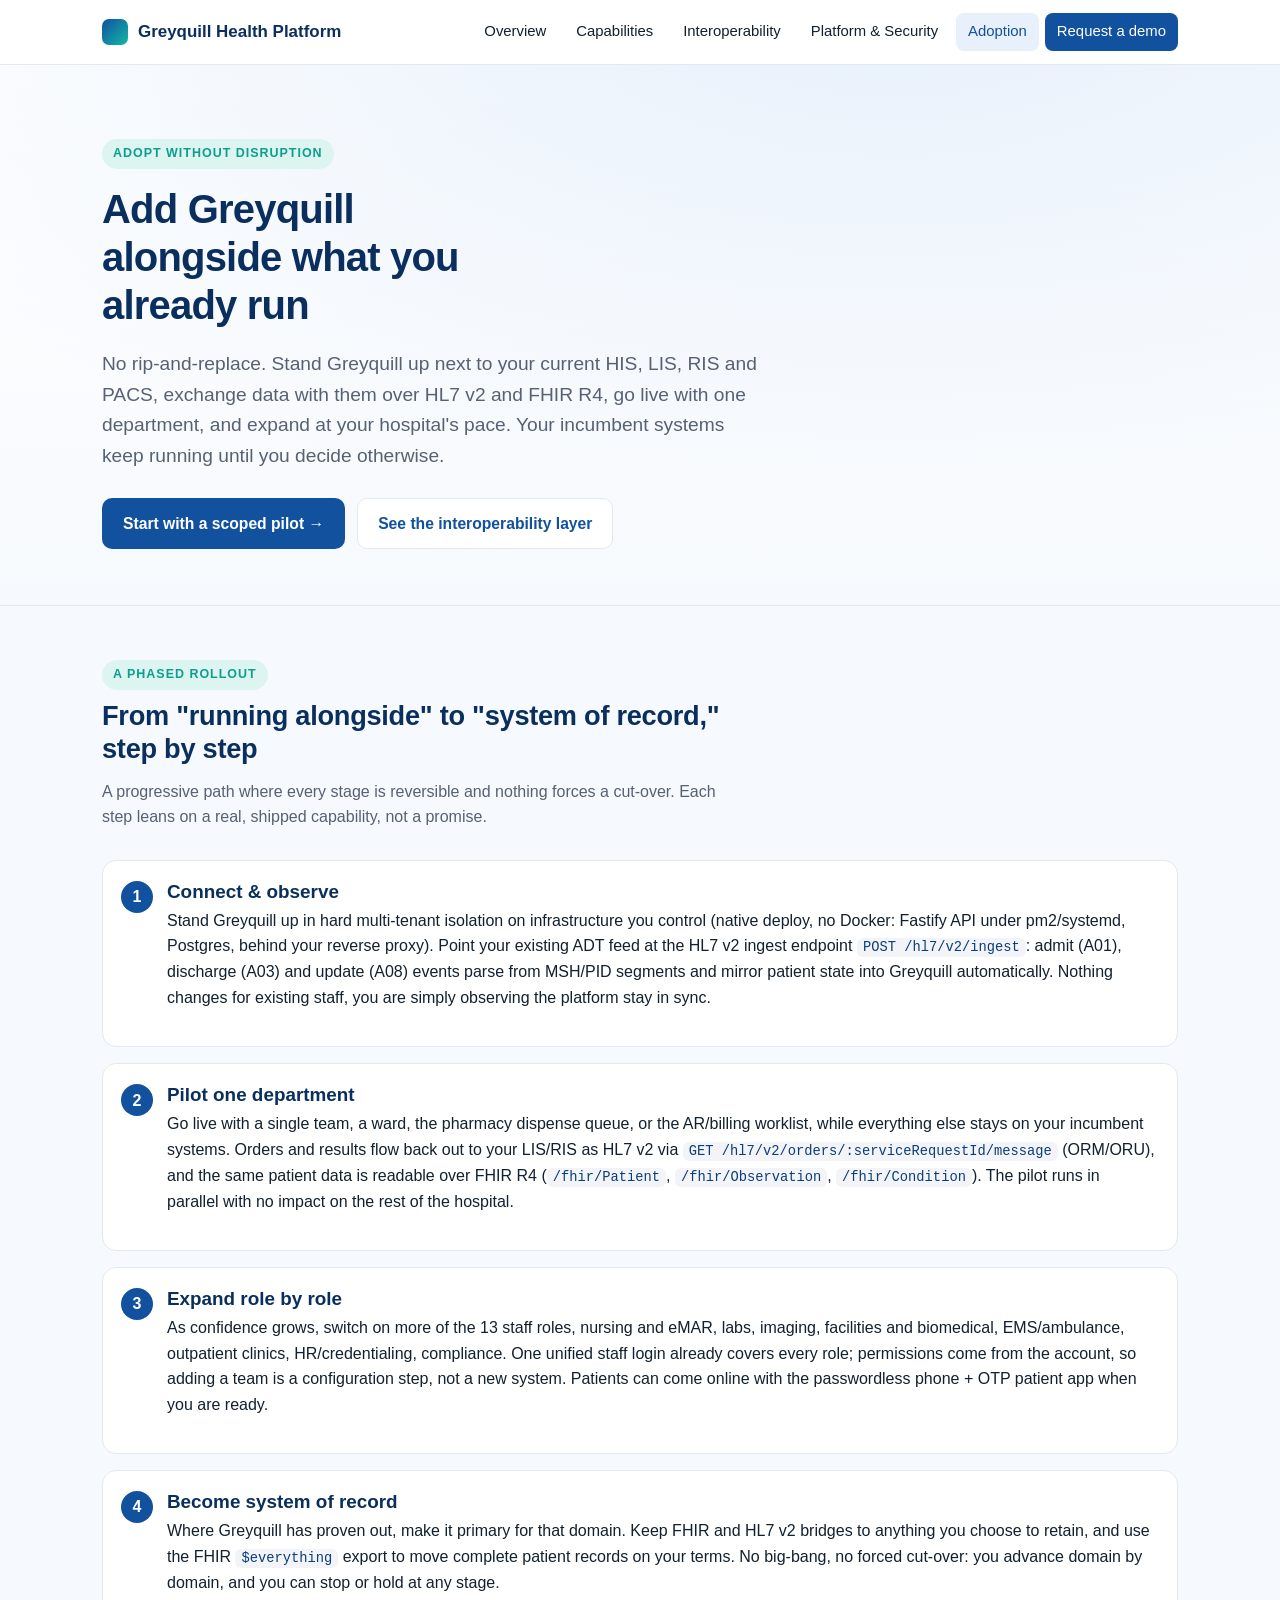
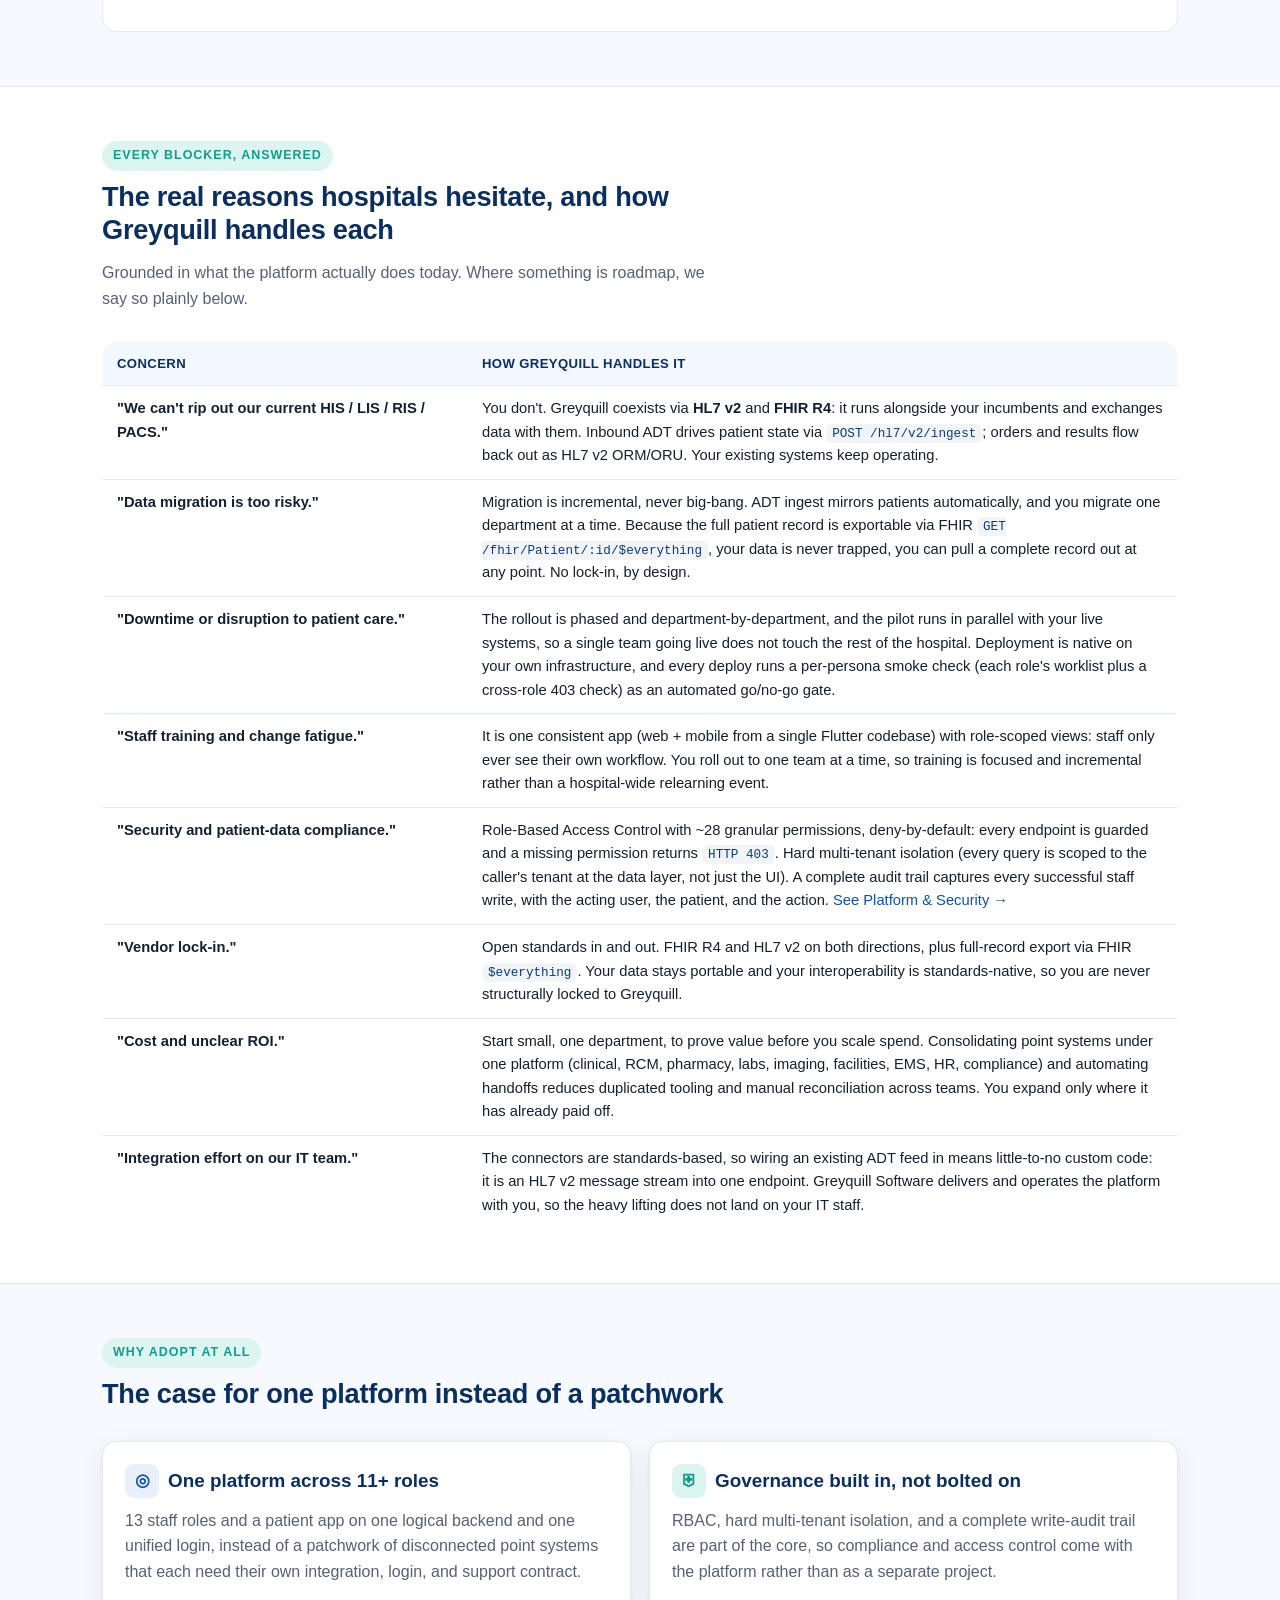
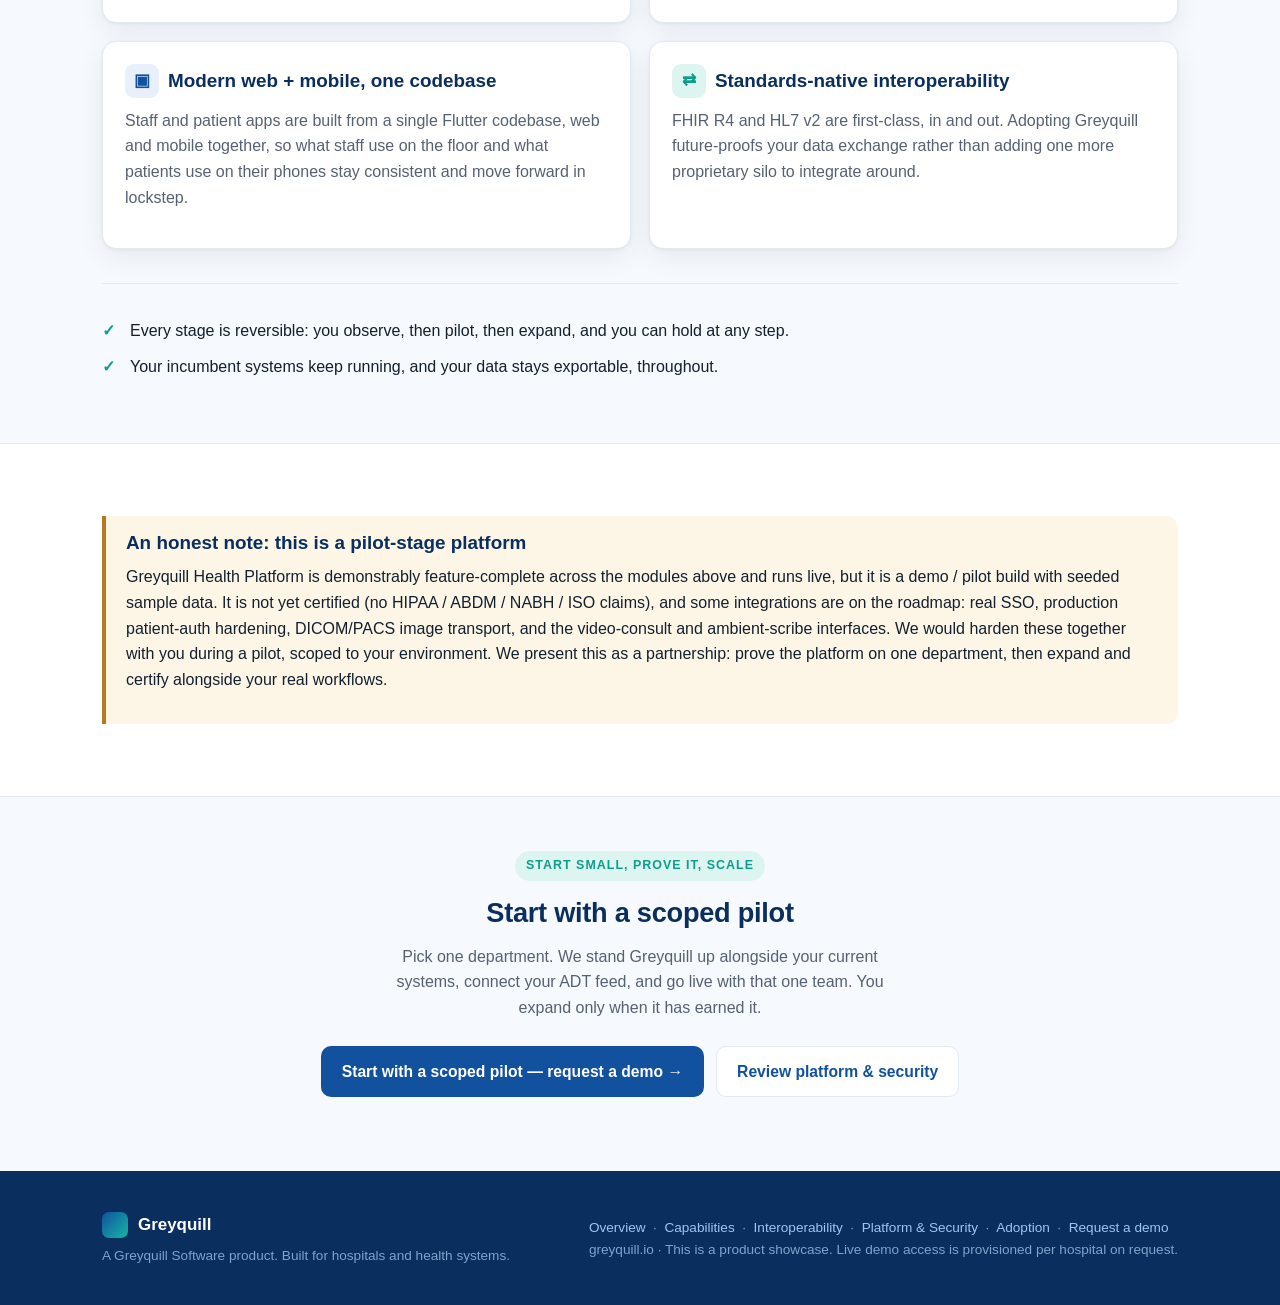
==== adoption.html @ 9c2b420b "Greyquill Health Platform product showcase: overview, capabilities manual, interoperability (FHIR R4" ====
<!doctype html>
<html lang="en">
<head>
<meta charset="utf-8">
<meta name="viewport" content="width=device-width, initial-scale=1">
<title>Adoption · Greyquill Health Platform</title>
<meta name="description" content="Greyquill Health Platform — a white-label, multi-tenant hospital operating system with FHIR R4 and HL7 v2 interoperability, role-based clinical, revenue, pharmacy, lab, imaging, facilities, EMS and compliance modules.">
<link rel="stylesheet" href="assets/style.css">
</head>
<body>
<header class="nav">
  <div class="wrap">
    <a class="brand" href="index.html"><span class="dot"></span> Greyquill Health Platform</a>
    <nav>
      <a href="index.html">Overview</a>
      <a href="features.html">Capabilities</a>
      <a href="interoperability.html">Interoperability</a>
      <a href="platform.html">Platform &amp; Security</a>
      <a class="active" href="adoption.html">Adoption</a>
      <a class="cta" href="demo.html">Request a demo</a>
    </nav>
  </div>
</header>

<main>

<section class="hero">
  <div class="wrap">
    <span class="eyebrow">Adopt without disruption</span>
    <h1>Add Greyquill alongside what you already run</h1>
    <p class="lead">No rip-and-replace. Stand Greyquill up next to your current HIS, LIS, RIS and PACS, exchange data with them over HL7 v2 and FHIR R4, go live with one department, and expand at your hospital's pace. Your incumbent systems keep running until you decide otherwise.</p>
    <div class="btn-row">
      <a class="btn btn-primary" href="demo.html">Start with a scoped pilot →</a>
      <a class="btn btn-ghost" href="interoperability.html">See the interoperability layer</a>
    </div>
  </div>
</section>

<section>
  <div class="wrap">
    <div class="section-head">
      <span class="eyebrow">A phased rollout</span>
      <h2>From "running alongside" to "system of record," step by step</h2>
      <p class="muted">A progressive path where every stage is reversible and nothing forces a cut-over. Each step leans on a real, shipped capability, not a promise.</p>
    </div>

    <div class="steps">
      <div class="step">
        <h3>Connect &amp; observe</h3>
        <p>Stand Greyquill up in hard multi-tenant isolation on infrastructure you control (native deploy, no Docker: Fastify API under pm2/systemd, Postgres, behind your reverse proxy). Point your existing ADT feed at the HL7 v2 ingest endpoint <code>POST /hl7/v2/ingest</code>: admit (A01), discharge (A03) and update (A08) events parse from MSH/PID segments and mirror patient state into Greyquill automatically. Nothing changes for existing staff, you are simply observing the platform stay in sync.</p>
      </div>
      <div class="step">
        <h3>Pilot one department</h3>
        <p>Go live with a single team, a ward, the pharmacy dispense queue, or the AR/billing worklist, while everything else stays on your incumbent systems. Orders and results flow back out to your LIS/RIS as HL7 v2 via <code>GET /hl7/v2/orders/:serviceRequestId/message</code> (ORM/ORU), and the same patient data is readable over FHIR R4 (<code>/fhir/Patient</code>, <code>/fhir/Observation</code>, <code>/fhir/Condition</code>). The pilot runs in parallel with no impact on the rest of the hospital.</p>
      </div>
      <div class="step">
        <h3>Expand role by role</h3>
        <p>As confidence grows, switch on more of the 13 staff roles, nursing and eMAR, labs, imaging, facilities and biomedical, EMS/ambulance, outpatient clinics, HR/credentialing, compliance. One unified staff login already covers every role; permissions come from the account, so adding a team is a configuration step, not a new system. Patients can come online with the passwordless phone + OTP patient app when you are ready.</p>
      </div>
      <div class="step">
        <h3>Become system of record</h3>
        <p>Where Greyquill has proven out, make it primary for that domain. Keep FHIR and HL7 v2 bridges to anything you choose to retain, and use the FHIR <code>$everything</code> export to move complete patient records on your terms. No big-bang, no forced cut-over: you advance domain by domain, and you can stop or hold at any stage.</p>
      </div>
    </div>
  </div>
</section>

<section class="alt">
  <div class="wrap">
    <div class="section-head">
      <span class="eyebrow">Every blocker, answered</span>
      <h2>The real reasons hospitals hesitate, and how Greyquill handles each</h2>
      <p class="muted">Grounded in what the platform actually does today. Where something is roadmap, we say so plainly below.</p>
    </div>

    <table>
      <thead>
        <tr><th style="width:34%">Concern</th><th>How Greyquill handles it</th></tr>
      </thead>
      <tbody>
        <tr>
          <td><strong>"We can't rip out our current HIS / LIS / RIS / PACS."</strong></td>
          <td>You don't. Greyquill coexists via <strong>HL7 v2</strong> and <strong>FHIR R4</strong>: it runs alongside your incumbents and exchanges data with them. Inbound ADT drives patient state via <code>POST /hl7/v2/ingest</code>; orders and results flow back out as HL7 v2 ORM/ORU. Your existing systems keep operating.</td>
        </tr>
        <tr>
          <td><strong>"Data migration is too risky."</strong></td>
          <td>Migration is incremental, never big-bang. ADT ingest mirrors patients automatically, and you migrate one department at a time. Because the full patient record is exportable via FHIR <code>GET /fhir/Patient/:id/$everything</code>, your data is never trapped, you can pull a complete record out at any point. No lock-in, by design.</td>
        </tr>
        <tr>
          <td><strong>"Downtime or disruption to patient care."</strong></td>
          <td>The rollout is phased and department-by-department, and the pilot runs in parallel with your live systems, so a single team going live does not touch the rest of the hospital. Deployment is native on your own infrastructure, and every deploy runs a per-persona smoke check (each role's worklist plus a cross-role 403 check) as an automated go/no-go gate.</td>
        </tr>
        <tr>
          <td><strong>"Staff training and change fatigue."</strong></td>
          <td>It is one consistent app (web + mobile from a single Flutter codebase) with role-scoped views: staff only ever see their own workflow. You roll out to one team at a time, so training is focused and incremental rather than a hospital-wide relearning event.</td>
        </tr>
        <tr>
          <td><strong>"Security and patient-data compliance."</strong></td>
          <td>Role-Based Access Control with ~28 granular permissions, deny-by-default: every endpoint is guarded and a missing permission returns <code>HTTP 403</code>. Hard multi-tenant isolation (every query is scoped to the caller's tenant at the data layer, not just the UI). A complete audit trail captures every successful staff write, with the acting user, the patient, and the action. <a href="platform.html">See Platform &amp; Security →</a></td>
        </tr>
        <tr>
          <td><strong>"Vendor lock-in."</strong></td>
          <td>Open standards in and out. FHIR R4 and HL7 v2 on both directions, plus full-record export via FHIR <code>$everything</code>. Your data stays portable and your interoperability is standards-native, so you are never structurally locked to Greyquill.</td>
        </tr>
        <tr>
          <td><strong>"Cost and unclear ROI."</strong></td>
          <td>Start small, one department, to prove value before you scale spend. Consolidating point systems under one platform (clinical, RCM, pharmacy, labs, imaging, facilities, EMS, HR, compliance) and automating handoffs reduces duplicated tooling and manual reconciliation across teams. You expand only where it has already paid off.</td>
        </tr>
        <tr>
          <td><strong>"Integration effort on our IT team."</strong></td>
          <td>The connectors are standards-based, so wiring an existing ADT feed in means little-to-no custom code: it is an HL7 v2 message stream into one endpoint. Greyquill Software delivers and operates the platform with you, so the heavy lifting does not land on your IT staff.</td>
        </tr>
      </tbody>
    </table>
  </div>
</section>

<section>
  <div class="wrap">
    <div class="section-head">
      <span class="eyebrow">Why adopt at all</span>
      <h2>The case for one platform instead of a patchwork</h2>
    </div>
    <div class="grid g2">
      <div class="card">
        <h3><span class="ico">◎</span> One platform across 11+ roles</h3>
        <p class="muted">13 staff roles and a patient app on one logical backend and one unified login, instead of a patchwork of disconnected point systems that each need their own integration, login, and support contract.</p>
      </div>
      <div class="card t">
        <h3><span class="ico">⛨</span> Governance built in, not bolted on</h3>
        <p class="muted">RBAC, hard multi-tenant isolation, and a complete write-audit trail are part of the core, so compliance and access control come with the platform rather than as a separate project.</p>
      </div>
      <div class="card">
        <h3><span class="ico">▣</span> Modern web + mobile, one codebase</h3>
        <p class="muted">Staff and patient apps are built from a single Flutter codebase, web and mobile together, so what staff use on the floor and what patients use on their phones stay consistent and move forward in lockstep.</p>
      </div>
      <div class="card t">
        <h3><span class="ico">⇄</span> Standards-native interoperability</h3>
        <p class="muted">FHIR R4 and HL7 v2 are first-class, in and out. Adopting Greyquill future-proofs your data exchange rather than adding one more proprietary silo to integrate around.</p>
      </div>
    </div>

    <hr class="soft">

    <ul class="check">
      <li>Every stage is reversible: you observe, then pilot, then expand, and you can hold at any step.</li>
      <li>Your incumbent systems keep running, and your data stays exportable, throughout.</li>
    </ul>
  </div>
</section>

<section class="alt">
  <div class="wrap">
    <div class="callout a">
      <h3 style="margin-top:0">An honest note: this is a pilot-stage platform</h3>
      <p>Greyquill Health Platform is demonstrably feature-complete across the modules above and runs live, but it is a demo / pilot build with seeded sample data. It is not yet certified (no HIPAA / ABDM / NABH / ISO claims), and some integrations are on the roadmap: real SSO, production patient-auth hardening, DICOM/PACS image transport, and the video-consult and ambient-scribe interfaces. We would harden these together with you during a pilot, scoped to your environment. We present this as a partnership: prove the platform on one department, then expand and certify alongside your real workflows.</p>
    </div>
  </div>
</section>

<section>
  <div class="wrap center">
    <span class="eyebrow">Start small, prove it, scale</span>
    <h2>Start with a scoped pilot</h2>
    <p class="muted" style="max-width:60ch;margin:0 auto 8px">Pick one department. We stand Greyquill up alongside your current systems, connect your ADT feed, and go live with that one team. You expand only when it has earned it.</p>
    <div class="btn-row" style="justify-content:center">
      <a class="btn btn-primary" href="demo.html">Start with a scoped pilot — request a demo →</a>
      <a class="btn btn-ghost" href="platform.html">Review platform &amp; security</a>
    </div>
  </div>
</section>

</main>

<footer>
  <div class="wrap">
    <div>
      <div class="brand" style="margin-bottom:6px"><span class="dot"></span> Greyquill</div>
      <div class="fnote">A Greyquill Software product. Built for hospitals and health systems.</div>
    </div>
    <div class="fnote">
      <a href="index.html">Overview</a> &nbsp;·&nbsp;
      <a href="features.html">Capabilities</a> &nbsp;·&nbsp;
      <a href="interoperability.html">Interoperability</a> &nbsp;·&nbsp;
      <a href="platform.html">Platform &amp; Security</a> &nbsp;·&nbsp;
      <a href="adoption.html">Adoption</a> &nbsp;·&nbsp;
      <a href="demo.html">Request a demo</a><br>
      greyquill.io · This is a product showcase. Live demo access is provisioned per hospital on request.
    </div>
  </div>
</footer>
</body>
</html>
---- assets/style.css ----
/* Greyquill Health Platform — Medical Blue design system (shared across all pages) */
:root{
  --blue-900:#0a2f5e; --blue-800:#0b3d7a; --blue-700:#11519e; --blue-600:#1763bd;
  --blue-100:#e7f0fb; --blue-50:#f3f8fe;
  --teal-600:#0f9d8e; --teal-500:#14b8a6; --teal-100:#dcf5f0;
  --ink:#13202f; --muted:#566173; --line:#e3e9f1; --bg:#f6f9fd; --white:#fff;
  --amber:#b7791f; --amber-bg:#fdf6e7; --green:#1d8a4e; --red:#c0392b;
  --radius:14px; --shadow:0 1px 3px rgba(13,40,80,.06),0 8px 28px rgba(13,40,80,.07);
  --maxw:1120px;
}
*{box-sizing:border-box}
html{scroll-behavior:smooth}
body{margin:0;font-family:-apple-system,BlinkMacSystemFont,"Segoe UI",Roboto,Helvetica,Arial,sans-serif;
  color:var(--ink);background:var(--bg);line-height:1.6;-webkit-font-smoothing:antialiased}
a{color:var(--blue-700);text-decoration:none}
a:hover{text-decoration:underline}
h1,h2,h3,h4{line-height:1.2;color:var(--blue-900);margin:0 0 .5em}
h1{font-size:2.5rem;letter-spacing:-.02em}
h2{font-size:1.7rem;letter-spacing:-.01em;margin-top:0}
h3{font-size:1.18rem}
p{margin:0 0 1rem}
.wrap{max-width:var(--maxw);margin:0 auto;padding:0 22px}
.muted{color:var(--muted)}
.center{text-align:center}

/* Top nav */
.nav{position:sticky;top:0;z-index:50;background:rgba(255,255,255,.92);backdrop-filter:blur(8px);
  border-bottom:1px solid var(--line)}
.nav .wrap{display:flex;align-items:center;gap:20px;height:64px}
.brand{display:flex;align-items:center;gap:10px;font-weight:700;color:var(--blue-900);font-size:1.06rem}
.brand .dot{width:26px;height:26px;border-radius:7px;background:linear-gradient(135deg,var(--blue-700),var(--teal-500));
  display:inline-block}
.nav nav{margin-left:auto;display:flex;gap:6px;flex-wrap:wrap}
.nav nav a{padding:7px 12px;border-radius:8px;color:var(--ink);font-size:.93rem;font-weight:500}
.nav nav a:hover{background:var(--blue-50);text-decoration:none}
.nav nav a.active{color:var(--blue-700);background:var(--blue-100)}
.nav .cta{background:var(--blue-700);color:#fff!important}
.nav .cta:hover{background:var(--blue-800)}

/* Hero + sections */
.hero{background:radial-gradient(1200px 500px at 70% -10%,var(--blue-100),transparent),
  linear-gradient(180deg,#fff, var(--bg));padding:74px 0 56px;border-bottom:1px solid var(--line)}
.eyebrow{display:inline-block;font-size:.78rem;font-weight:700;letter-spacing:.08em;text-transform:uppercase;
  color:var(--teal-600);background:var(--teal-100);padding:5px 11px;border-radius:99px;margin-bottom:16px}
.hero h1{max-width:18ch}
.hero p.lead{font-size:1.2rem;color:var(--muted);max-width:62ch}
section{padding:54px 0}
section.alt{background:#fff;border-top:1px solid var(--line);border-bottom:1px solid var(--line)}
.section-head{max-width:70ch;margin-bottom:30px}
.section-head .eyebrow{margin-bottom:10px}

/* Buttons */
.btn{display:inline-flex;align-items:center;gap:8px;padding:12px 20px;border-radius:10px;font-weight:600;
  font-size:.98rem;border:1px solid transparent;cursor:pointer}
.btn-primary{background:var(--blue-700);color:#fff}
.btn-primary:hover{background:var(--blue-800);text-decoration:none}
.btn-ghost{background:#fff;color:var(--blue-700);border-color:var(--line)}
.btn-ghost:hover{border-color:var(--blue-600);text-decoration:none}
.btn-row{display:flex;gap:12px;flex-wrap:wrap;margin-top:26px}

/* Cards + grids */
.grid{display:grid;gap:18px}
.g2{grid-template-columns:repeat(2,1fr)}
.g3{grid-template-columns:repeat(3,1fr)}
.g4{grid-template-columns:repeat(4,1fr)}
@media(max-width:900px){.g2,.g3,.g4{grid-template-columns:1fr}}
.card{background:#fff;border:1px solid var(--line);border-radius:var(--radius);padding:22px;box-shadow:var(--shadow)}
.card h3{margin-top:0;display:flex;align-items:center;gap:9px}
.card .ico{width:34px;height:34px;border-radius:9px;background:var(--blue-100);color:var(--blue-700);
  display:grid;place-items:center;font-size:1.05rem;flex:none}
.card.t .ico{background:var(--teal-100);color:var(--teal-600)}

/* Stats */
.stats{display:grid;grid-template-columns:repeat(4,1fr);gap:18px;margin-top:8px}
@media(max-width:760px){.stats{grid-template-columns:repeat(2,1fr)}}
.stat{background:#fff;border:1px solid var(--line);border-radius:var(--radius);padding:20px;text-align:center}
.stat .n{font-size:2.1rem;font-weight:800;color:var(--blue-800);letter-spacing:-.02em}
.stat .l{font-size:.86rem;color:var(--muted)}

/* Lists */
ul.check{list-style:none;padding:0;margin:0}
ul.check li{position:relative;padding-left:28px;margin-bottom:10px}
ul.check li::before{content:"✓";position:absolute;left:0;top:0;color:var(--teal-600);font-weight:800}
ul.plain{padding-left:18px}
ul.plain li{margin-bottom:7px}

/* Badges + pills */
.badge{display:inline-block;font-size:.74rem;font-weight:700;padding:3px 9px;border-radius:99px;
  background:var(--blue-100);color:var(--blue-700);margin:2px 4px 2px 0}
.badge.t{background:var(--teal-100);color:var(--teal-600)}
.badge.a{background:var(--amber-bg);color:var(--amber)}

/* Callouts */
.callout{border-left:4px solid var(--blue-600);background:var(--blue-50);padding:16px 20px;border-radius:0 12px 12px 0;margin:18px 0}
.callout.t{border-color:var(--teal-500);background:var(--teal-100)}
.callout.a{border-color:var(--amber);background:var(--amber-bg)}

/* Tables */
table{width:100%;border-collapse:collapse;background:#fff;border:1px solid var(--line);border-radius:var(--radius);
  overflow:hidden;font-size:.92rem}
th,td{text-align:left;padding:11px 14px;border-bottom:1px solid var(--line);vertical-align:top}
th{background:var(--blue-50);color:var(--blue-900);font-weight:700;font-size:.82rem;text-transform:uppercase;letter-spacing:.03em}
tr:last-child td{border-bottom:none}
code,.mono{font-family:"SF Mono",ui-monospace,Menlo,Consolas,monospace;font-size:.86em;
  background:#0a2f5e0d;color:var(--blue-800);padding:2px 6px;border-radius:6px}
pre{background:var(--blue-900);color:#dbe8fb;padding:16px 18px;border-radius:12px;overflow:auto;font-size:.85rem;line-height:1.5}
pre code{background:none;color:inherit;padding:0}

/* Steps / timeline */
.steps{counter-reset:s;display:grid;gap:16px}
.step{background:#fff;border:1px solid var(--line);border-radius:var(--radius);padding:20px 22px 20px 64px;position:relative}
.step::before{counter-increment:s;content:counter(s);position:absolute;left:18px;top:20px;width:32px;height:32px;
  border-radius:50%;background:var(--blue-700);color:#fff;display:grid;place-items:center;font-weight:700}
.step h3{margin:0 0 4px}

/* Footer */
footer{background:var(--blue-900);color:#cdddf2;padding:40px 0;margin-top:20px}
footer a{color:#9ec5f5}
footer .wrap{display:flex;flex-wrap:wrap;gap:30px;justify-content:space-between;align-items:center}
footer .brand{color:#fff}
.fnote{font-size:.85rem;color:#7fa3cf}

.tag{font-size:.8rem;color:var(--muted);font-weight:600;text-transform:uppercase;letter-spacing:.05em}
hr.soft{border:none;border-top:1px solid var(--line);margin:34px 0}
.lead-num{font-size:.8rem;font-weight:700;color:var(--teal-600)}
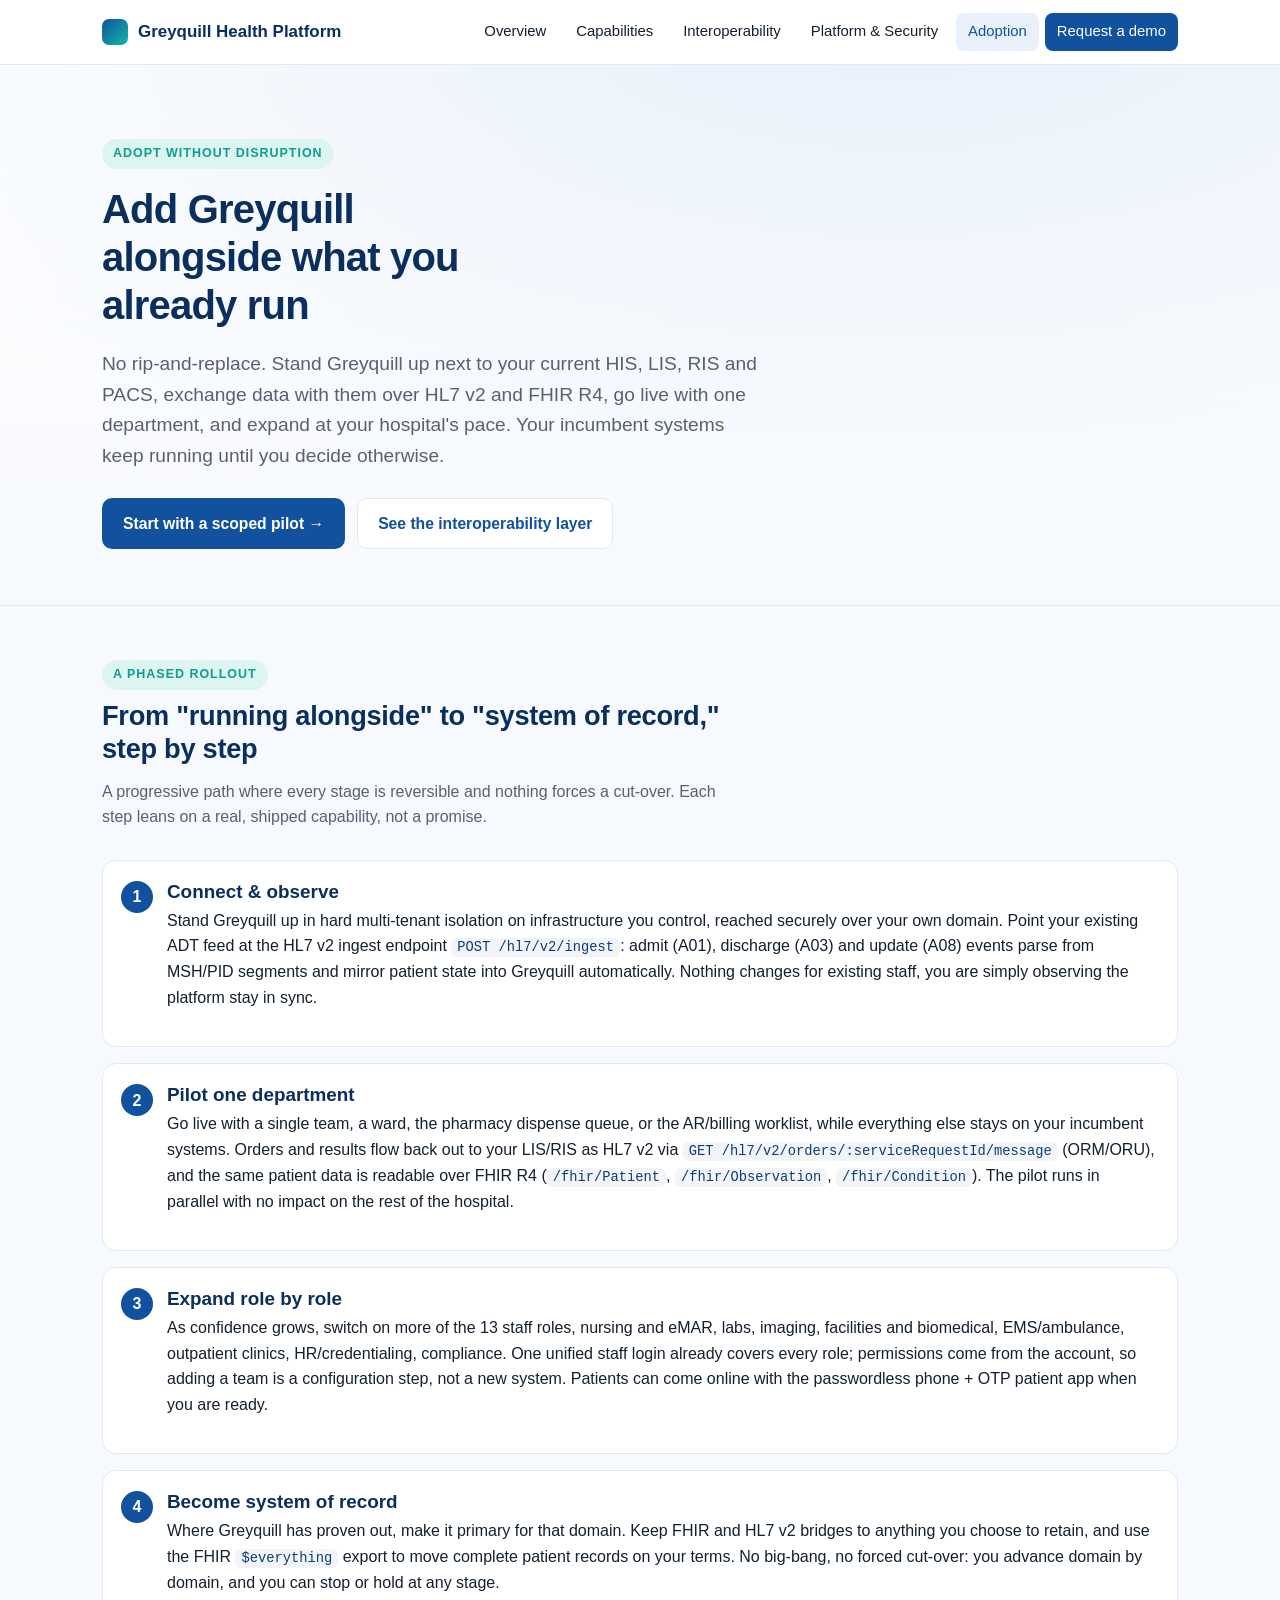
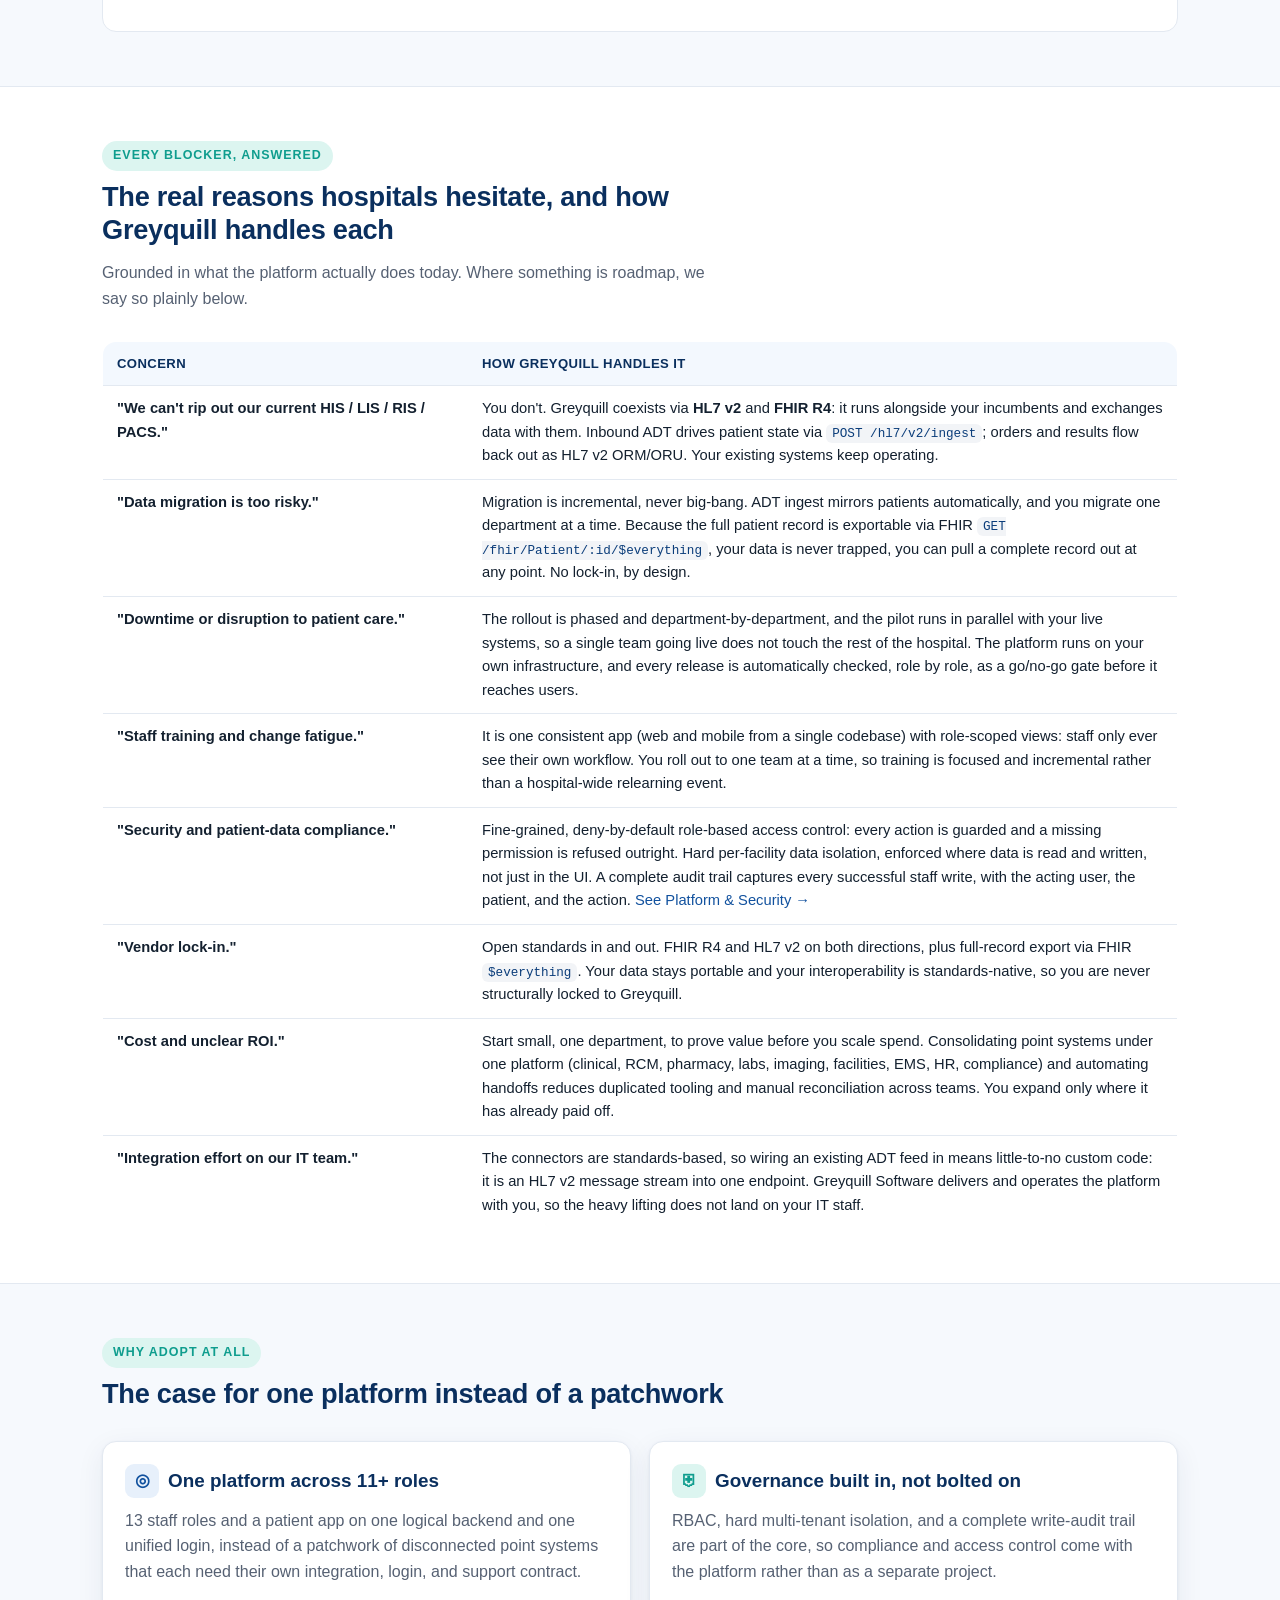
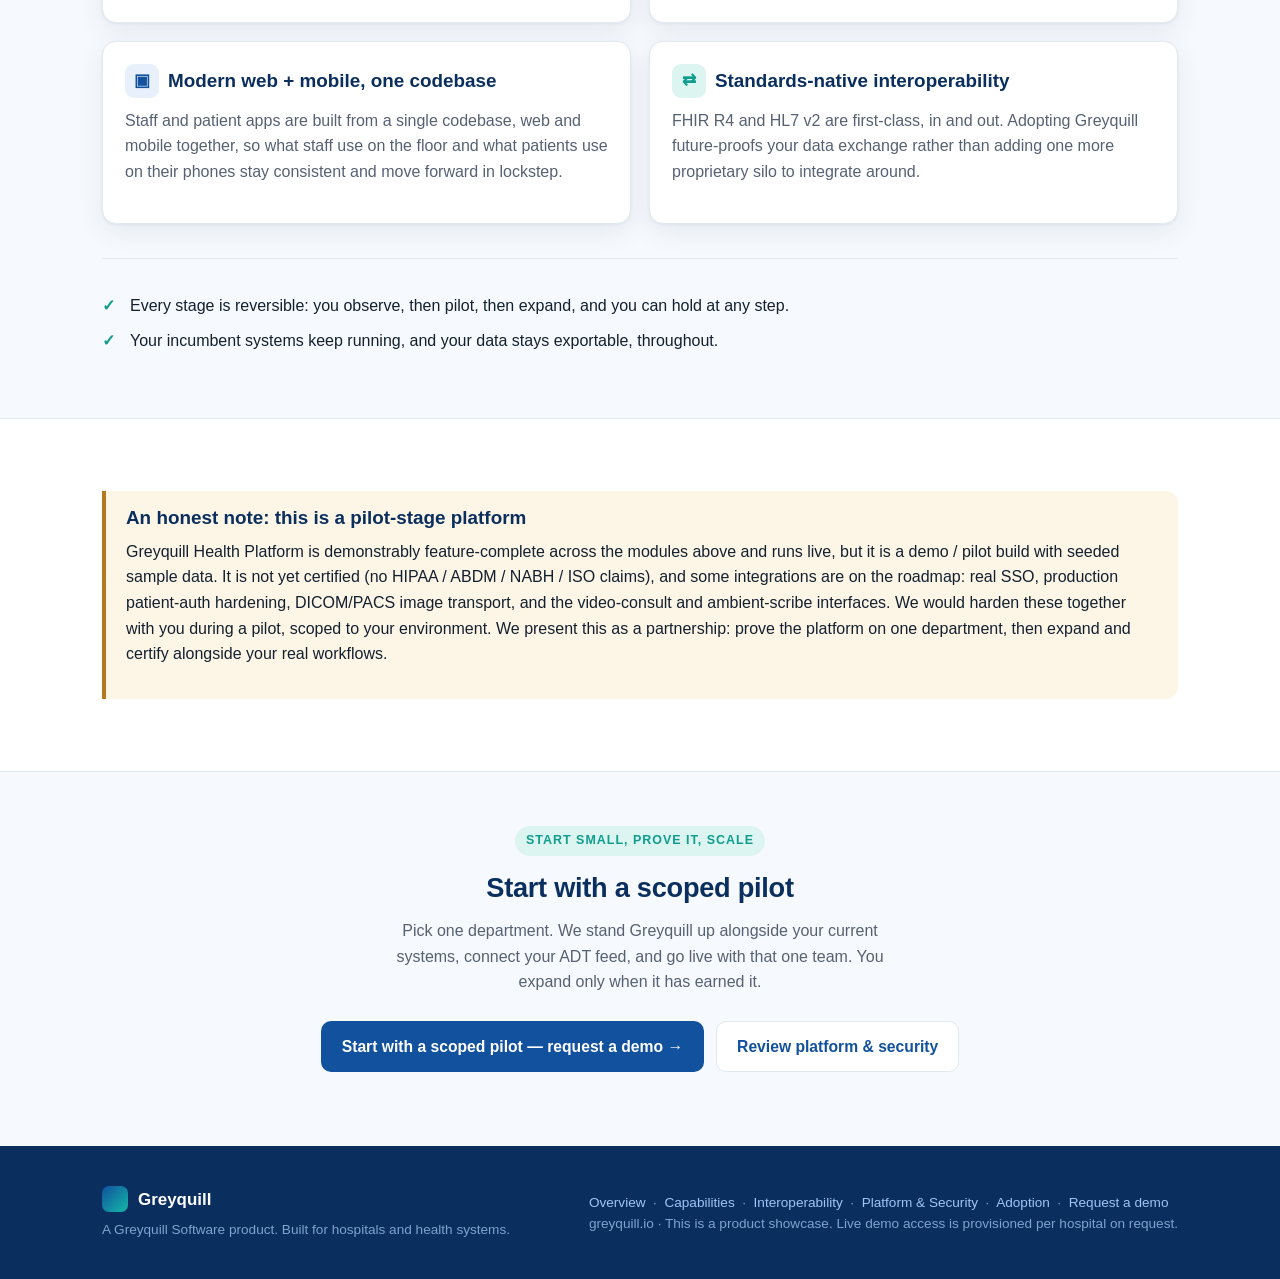
==== commit 83732f9c: "Reframe for hospital leadership: remove build-internal metrics (module/table/permission counts) and " ====
--- a/adoption.html
+++ b/adoption.html
@@ -47,7 +47,7 @@
     <div class="steps">
       <div class="step">
         <h3>Connect &amp; observe</h3>
-        <p>Stand Greyquill up in hard multi-tenant isolation on infrastructure you control (native deploy, no Docker: Fastify API under pm2/systemd, Postgres, behind your reverse proxy). Point your existing ADT feed at the HL7 v2 ingest endpoint <code>POST /hl7/v2/ingest</code>: admit (A01), discharge (A03) and update (A08) events parse from MSH/PID segments and mirror patient state into Greyquill automatically. Nothing changes for existing staff, you are simply observing the platform stay in sync.</p>
+        <p>Stand Greyquill up in hard multi-tenant isolation on infrastructure you control, reached securely over your own domain. Point your existing ADT feed at the HL7 v2 ingest endpoint <code>POST /hl7/v2/ingest</code>: admit (A01), discharge (A03) and update (A08) events parse from MSH/PID segments and mirror patient state into Greyquill automatically. Nothing changes for existing staff, you are simply observing the platform stay in sync.</p>
       </div>
       <div class="step">
         <h3>Pilot one department</h3>
@@ -88,15 +88,15 @@
         </tr>
         <tr>
           <td><strong>"Downtime or disruption to patient care."</strong></td>
-          <td>The rollout is phased and department-by-department, and the pilot runs in parallel with your live systems, so a single team going live does not touch the rest of the hospital. Deployment is native on your own infrastructure, and every deploy runs a per-persona smoke check (each role's worklist plus a cross-role 403 check) as an automated go/no-go gate.</td>
+          <td>The rollout is phased and department-by-department, and the pilot runs in parallel with your live systems, so a single team going live does not touch the rest of the hospital. The platform runs on your own infrastructure, and every release is automatically checked, role by role, as a go/no-go gate before it reaches users.</td>
         </tr>
         <tr>
           <td><strong>"Staff training and change fatigue."</strong></td>
-          <td>It is one consistent app (web + mobile from a single Flutter codebase) with role-scoped views: staff only ever see their own workflow. You roll out to one team at a time, so training is focused and incremental rather than a hospital-wide relearning event.</td>
+          <td>It is one consistent app (web and mobile from a single codebase) with role-scoped views: staff only ever see their own workflow. You roll out to one team at a time, so training is focused and incremental rather than a hospital-wide relearning event.</td>
         </tr>
         <tr>
           <td><strong>"Security and patient-data compliance."</strong></td>
-          <td>Role-Based Access Control with ~28 granular permissions, deny-by-default: every endpoint is guarded and a missing permission returns <code>HTTP 403</code>. Hard multi-tenant isolation (every query is scoped to the caller's tenant at the data layer, not just the UI). A complete audit trail captures every successful staff write, with the acting user, the patient, and the action. <a href="platform.html">See Platform &amp; Security →</a></td>
+          <td>Fine-grained, deny-by-default role-based access control: every action is guarded and a missing permission is refused outright. Hard per-facility data isolation, enforced where data is read and written, not just in the UI. A complete audit trail captures every successful staff write, with the acting user, the patient, and the action. <a href="platform.html">See Platform &amp; Security →</a></td>
         </tr>
         <tr>
           <td><strong>"Vendor lock-in."</strong></td>
@@ -132,7 +132,7 @@
       </div>
       <div class="card">
         <h3><span class="ico">▣</span> Modern web + mobile, one codebase</h3>
-        <p class="muted">Staff and patient apps are built from a single Flutter codebase, web and mobile together, so what staff use on the floor and what patients use on their phones stay consistent and move forward in lockstep.</p>
+        <p class="muted">Staff and patient apps are built from a single codebase, web and mobile together, so what staff use on the floor and what patients use on their phones stay consistent and move forward in lockstep.</p>
       </div>
       <div class="card t">
         <h3><span class="ico">⇄</span> Standards-native interoperability</h3>
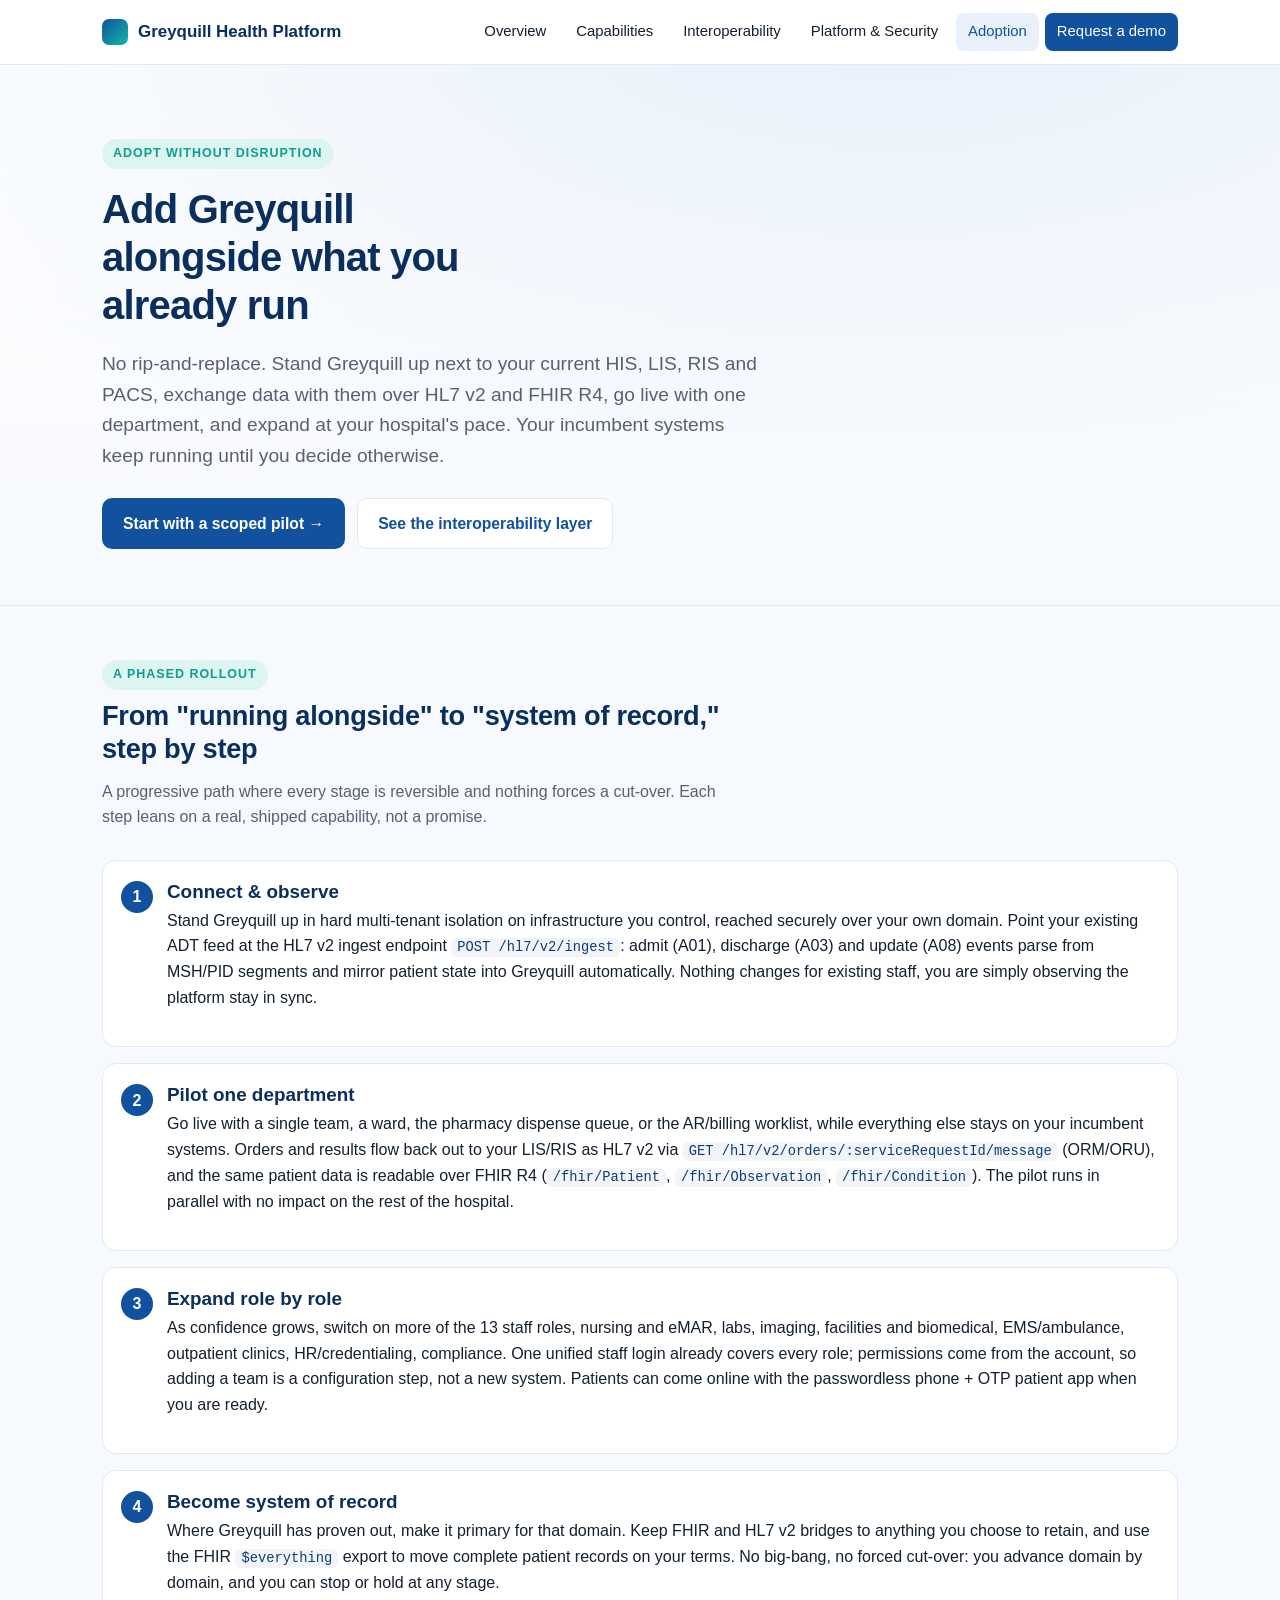
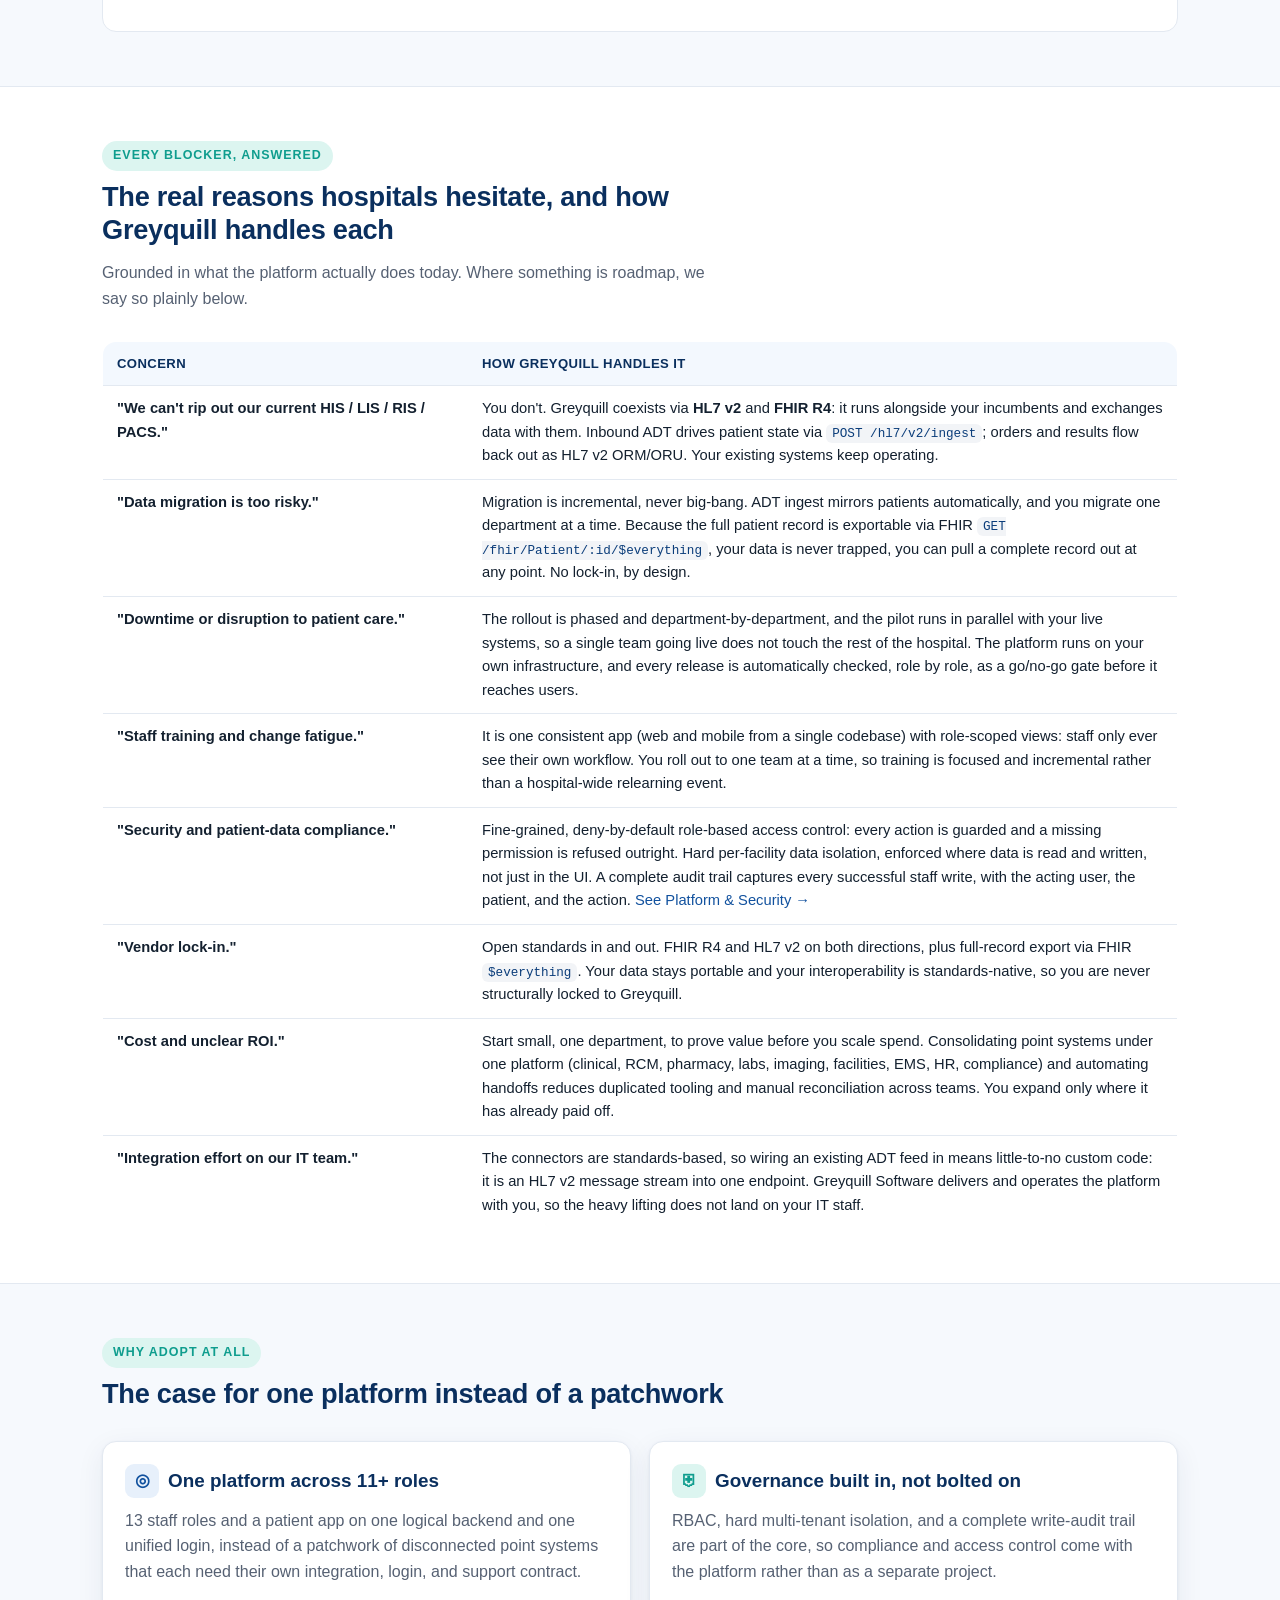
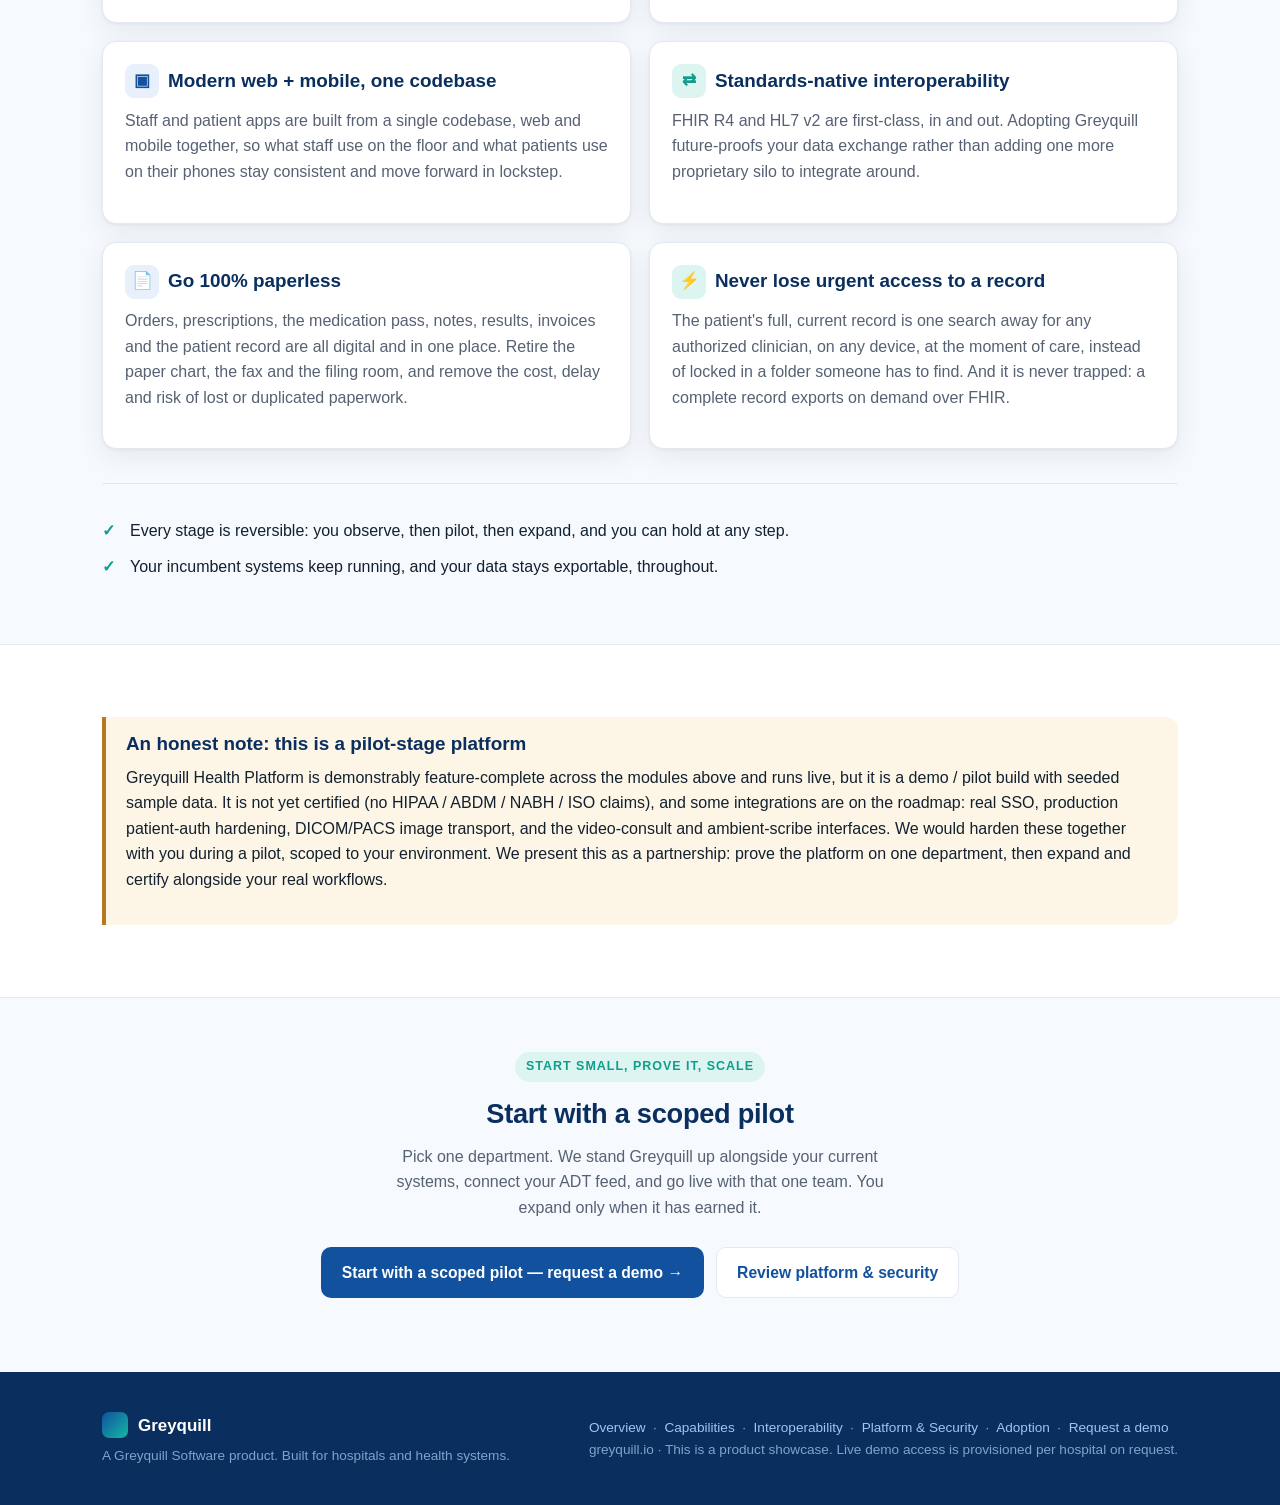
==== commit 3802b746: "messaging: add 'go 100% paperless' and 'never lose urgent access to records' value props (landing pr" ====
--- a/adoption.html
+++ b/adoption.html
@@ -138,6 +138,14 @@
         <h3><span class="ico">⇄</span> Standards-native interoperability</h3>
         <p class="muted">FHIR R4 and HL7 v2 are first-class, in and out. Adopting Greyquill future-proofs your data exchange rather than adding one more proprietary silo to integrate around.</p>
       </div>
+      <div class="card">
+        <h3><span class="ico">📄</span> Go 100% paperless</h3>
+        <p class="muted">Orders, prescriptions, the medication pass, notes, results, invoices and the patient record are all digital and in one place. Retire the paper chart, the fax and the filing room, and remove the cost, delay and risk of lost or duplicated paperwork.</p>
+      </div>
+      <div class="card t">
+        <h3><span class="ico">⚡</span> Never lose urgent access to a record</h3>
+        <p class="muted">The patient's full, current record is one search away for any authorized clinician, on any device, at the moment of care, instead of locked in a folder someone has to find. And it is never trapped: a complete record exports on demand over FHIR.</p>
+      </div>
     </div>
 
     <hr class="soft">
